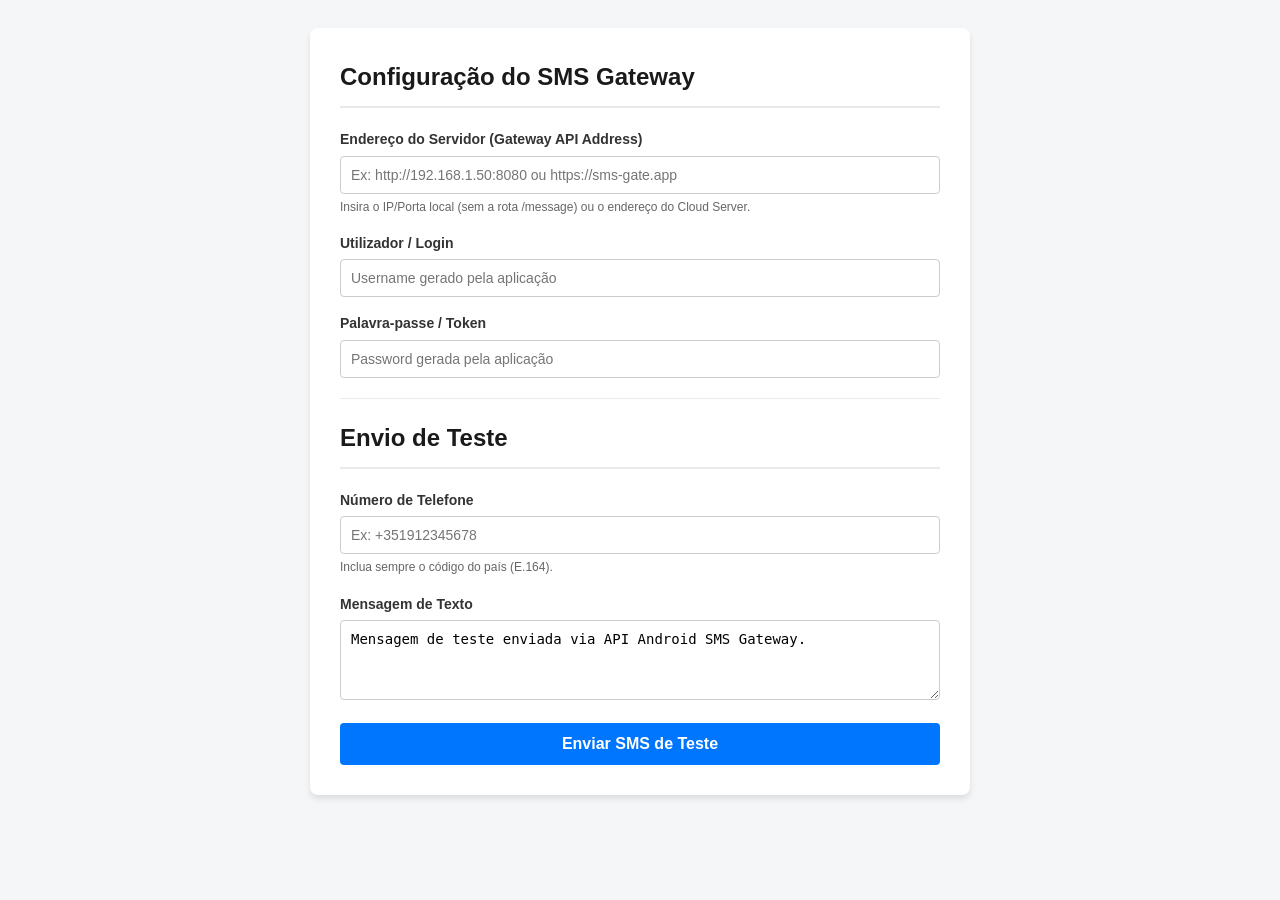
==== index.html @ 0caa53dc "Add initial HTML structure for SMS Gateway Client" ====
<!DOCTYPE html>
<html lang="pt-PT">
<head>
    <meta charset="UTF-8">
    <meta name="viewport" content="width=device-width, initial-scale=1.0">
    <title>Android SMS Gateway Client</title>
    <style>
        body {
            font-family: -apple-system, BlinkMacSystemFont, "Segoe UI", Roboto, Helvetica, Arial, sans-serif;
            background-color: #f4f6f8;
            color: #333;
            line-height: 1.6;
            padding: 20px;
        }
        .container {
            max-width: 600px;
            margin: 0 auto;
            background: #ffffff;
            padding: 30px;
            border-radius: 8px;
            box-shadow: 0 4px 6px rgba(0, 0, 0, 0.1);
        }
        h2 {
            margin-top: 0;
            color: #1a1a1a;
            border-bottom: 2px solid #eaeaea;
            padding-bottom: 10px;
        }
        .form-group {
            margin-bottom: 15px;
        }
        label {
            display: block;
            margin-bottom: 5px;
            font-weight: 600;
            font-size: 14px;
        }
        input[type="text"], input[type="password"], textarea {
            width: 100%;
            padding: 10px;
            border: 1px solid #ccc;
            border-radius: 4px;
            box-sizing: border-box;
            font-size: 14px;
        }
        textarea {
            resize: vertical;
            height: 80px;
        }
        .help-text {
            font-size: 12px;
            color: #666;
            margin-top: 4px;
        }
        button {
            width: 100%;
            padding: 12px;
            background-color: #0076ff;
            color: white;
            border: none;
            border-radius: 4px;
            font-size: 16px;
            font-weight: bold;
            cursor: pointer;
            transition: background-color 0.2s;
        }
        button:hover {
            background-color: #0056b3;
        }
        button:disabled {
            background-color: #cccccc;
            cursor: not-allowed;
        }
        #responseLog {
            margin-top: 20px;
            padding: 15px;
            border-radius: 4px;
            display: none;
            font-family: monospace;
            font-size: 13px;
            white-space: pre-wrap;
            word-break: break-all;
        }
        .success {
            background-color: #d4edda;
            color: #155724;
            border: 1px solid #c3e6cb;
        }
        .error {
            background-color: #f8d7da;
            color: #721c24;
            border: 1px solid #f5c6cb;
        }
    </style>
</head>
<body>

<div class="container">
    <h2>Configuração do SMS Gateway</h2>
    
    <form id="smsForm">
        <!-- Configurações de Ligação -->
        <div class="form-group">
            <label for="address">Endereço do Servidor (Gateway API Address)</label>
            <input type="text" id="address" placeholder="Ex: http://192.168.1.50:8080 ou https://sms-gate.app" required>
            <div class="help-text">Insira o IP/Porta local (sem a rota /message) ou o endereço do Cloud Server.</div>
        </div>

        <div class="form-group">
            <label for="username">Utilizador / Login</label>
            <input type="text" id="username" placeholder="Username gerado pela aplicação" required>
        </div>

        <div class="form-group">
            <label for="password">Palavra-passe / Token</label>
            <input type="password" id="password" placeholder="Password gerada pela aplicação" required>
        </div>

        <hr style="border: 0; border-top: 1px solid #eaeaea; margin: 20px 0;">
        <h2>Envio de Teste</h2>

        <!-- Dados do SMS -->
        <div class="form-group">
            <label for="phoneNumber">Número de Telefone</label>
            <input type="text" id="phoneNumber" placeholder="Ex: +351912345678" required>
            <div class="help-text">Inclua sempre o código do país (E.164).</div>
        </div>

        <div class="form-group">
            <label for="message">Mensagem de Texto</label>
            <textarea id="message" placeholder="Escreva a sua mensagem aqui..." required>Mensagem de teste enviada via API Android SMS Gateway.</textarea>
        </div>

        <button type="submit" id="sendBtn">Enviar SMS de Teste</button>
    </form>

    <div id="responseLog"></div>
</div>

<script>
    document.getElementById('smsForm').addEventListener('submit', async function(e) {
        e.preventDefault();

        const sendBtn = document.getElementById('sendBtn');
        const responseLog = document.getElementById('responseLog');
        
        // Obter valores dos inputs
        let address = document.getElementById('address').value.trim();
        const username = document.getElementById('username').value.trim();
        const password = document.getElementById('password').value.trim();
        const phoneNumber = document.getElementById('phoneNumber').value.trim();
        const messageText = document.getElementById('message').value;

        // Normalização do Endereço de API
        // Remove barras finais se existirem para evitar duplicados
        address = address.replace(/\/\$/, "");
        
        // Define o endpoint correto caso o utilizador não tenha colocado a rota final
        let targetUrl = address;
        if (!targetUrl.endsWith('/message')) {
            targetUrl = targetUrl + '/message';
        }

        // Construção do Payload conforme especificação oficial do repositório
        const payload = {
            textMessage: {
                text: messageText
            },
            phoneNumbers: [phoneNumber]
        };

        // Interface UI - Estado de carregamento
        sendBtn.disabled = true;
        sendBtn.innerText = 'A enviar...';
        responseLog.style.display = 'none';
        responseLog.className = '';

        try {
            // Autenticação Basic Auth via cabeçalho HTTP
            const credentials = btoa(`${username}:${password}`);
            
            const response = await fetch(targetUrl, {
                method: 'POST',
                headers: {
                    'Content-Type': 'application/json',
                    'Authorization': `Basic ${credentials}`
                },
                body: JSON.stringify(payload)
            });

            const data = await response.json();

            if (response.ok) {
                responseLog.innerText = `Sucesso (${response.status}):\n` + JSON.stringify(data, null, 2);
                responseLog.classList.add('success');
            } else {
                responseLog.innerText = `Erro do Servidor (${response.status}):\n` + JSON.stringify(data, null, 2);
                responseLog.classList.add('error');
            }
        } catch (error) {
            responseLog.innerText = `Erro de Rede / CORS:\nNão foi possível comunicar com o gateway.\n\nDetalhes: ${error.message}\n\nNota: Se estiver a usar o Local Server, verifique se o seu browser não está a bloquear requisições HTTP (misturadas com HTTPS) ou problemas de CORS.`;
            responseLog.classList.add('error');
        } finally {
            sendBtn.disabled = false;
            sendBtn.innerText = 'Enviar SMS de Teste';
            responseLog.style.display = 'block';
        }
    });
</script>

</body>
</html>
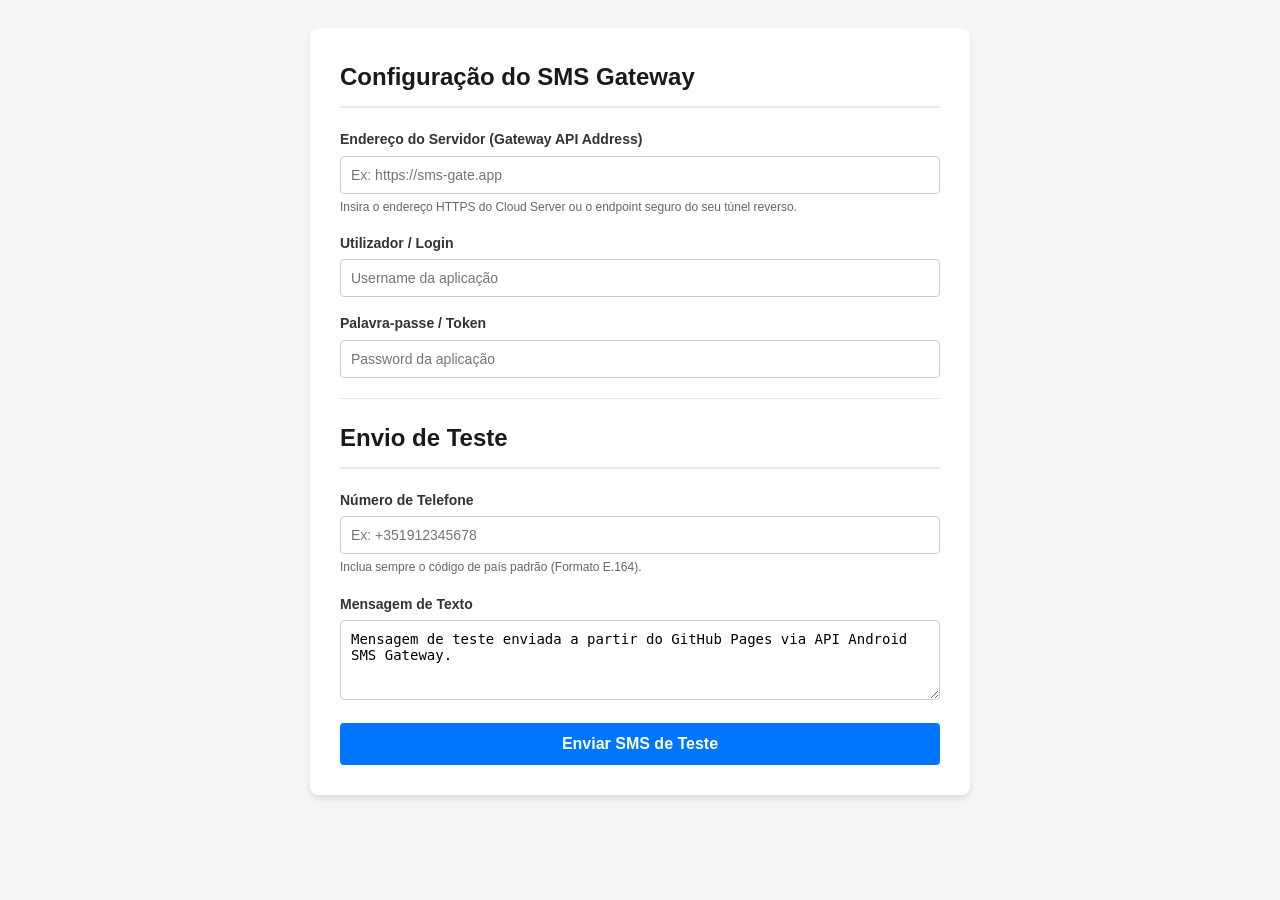
==== commit 86ce70ed: "Update index.html" ====
--- a/index.html
+++ b/index.html
@@ -52,6 +52,16 @@
             color: #666;
             margin-top: 4px;
         }
+        .warning-box {
+            background-color: #fff3cd;
+            color: #856404;
+            border: 1px solid #ffeeba;
+            padding: 10px;
+            border-radius: 4px;
+            font-size: 13px;
+            margin-top: 8px;
+            display: none;
+        }
         button {
             width: 100%;
             padding: 12px;
@@ -99,36 +109,37 @@
     <h2>Configuração do SMS Gateway</h2>
     
     <form id="smsForm">
-        <!-- Configurações de Ligação -->
         <div class="form-group">
             <label for="address">Endereço do Servidor (Gateway API Address)</label>
-            <input type="text" id="address" placeholder="Ex: http://192.168.1.50:8080 ou https://sms-gate.app" required>
-            <div class="help-text">Insira o IP/Porta local (sem a rota /message) ou o endereço do Cloud Server.</div>
+            <input type="text" id="address" placeholder="Ex: https://sms-gate.app" required>
+            <div class="help-text">Insira o endereço HTTPS do Cloud Server ou o endpoint seguro do seu túnel reverso.</div>
+            <div id="mixedContentWarning" class="warning-box">
+                ⚠️ <strong>Aviso de Segurança (Mixed Content):</strong> Está a correr esta página via HTTPS (GitHub Pages). Se tentar submeter para um endereço HTTP local, o browser irá bloquear a ligação por motivos de segurança. Use o Cloud Server (HTTPS) ou converta o seu IP local num endereço seguro usando ferramentas como o Ngrok.
+            </div>
         </div>
 
         <div class="form-group">
             <label for="username">Utilizador / Login</label>
-            <input type="text" id="username" placeholder="Username gerado pela aplicação" required>
+            <input type="text" id="username" placeholder="Username da aplicação" required>
         </div>
 
         <div class="form-group">
             <label for="password">Palavra-passe / Token</label>
-            <input type="password" id="password" placeholder="Password gerada pela aplicação" required>
+            <input type="password" id="password" placeholder="Password da aplicação" required>
         </div>
 
         <hr style="border: 0; border-top: 1px solid #eaeaea; margin: 20px 0;">
         <h2>Envio de Teste</h2>
 
-        <!-- Dados do SMS -->
         <div class="form-group">
             <label for="phoneNumber">Número de Telefone</label>
             <input type="text" id="phoneNumber" placeholder="Ex: +351912345678" required>
-            <div class="help-text">Inclua sempre o código do país (E.164).</div>
+            <div class="help-text">Inclua sempre o código de país padrão (Formato E.164).</div>
         </div>
 
         <div class="form-group">
             <label for="message">Mensagem de Texto</label>
-            <textarea id="message" placeholder="Escreva a sua mensagem aqui..." required>Mensagem de teste enviada via API Android SMS Gateway.</textarea>
+            <textarea id="message" placeholder="Escreva a sua mensagem aqui..." required>Mensagem de teste enviada a partir do GitHub Pages via API Android SMS Gateway.</textarea>
         </div>
 
         <button type="submit" id="sendBtn">Enviar SMS de Teste</button>
@@ -138,45 +149,51 @@
 </div>
 
 <script>
+    const addressInput = document.getElementById('address');
+    const warningBox = document.getElementById('mixedContentWarning');
+
+    // Monitoriza em tempo real para avisar sobre bloqueios de conteúdo misto (HTTP vs HTTPS)
+    addressInput.addEventListener('input', function() {
+        const val = addressInput.value.trim().toLowerCase();
+        if (val.startsWith('http://')) {
+            warningBox.style.display = 'block';
+        } else {
+            warningBox.style.display = 'none';
+        }
+    });
+
     document.getElementById('smsForm').addEventListener('submit', async function(e) {
         e.preventDefault();
 
         const sendBtn = document.getElementById('sendBtn');
         const responseLog = document.getElementById('responseLog');
         
-        // Obter valores dos inputs
-        let address = document.getElementById('address').value.trim();
+        let address = addressInput.value.trim();
         const username = document.getElementById('username').value.trim();
         const password = document.getElementById('password').value.trim();
         const phoneNumber = document.getElementById('phoneNumber').value.trim();
         const messageText = document.getElementById('message').value;
 
-        // Normalização do Endereço de API
-        // Remove barras finais se existirem para evitar duplicados
-        address = address.replace(/\/\$/, "");
+        // Limpeza de barras finais
+        address = address.replace(/\/+\$/, "");
         
-        // Define o endpoint correto caso o utilizador não tenha colocado a rota final
         let targetUrl = address;
+        // Garante a inserção da rota final de envio da API de forma dinâmica
         if (!targetUrl.endsWith('/message')) {
             targetUrl = targetUrl + '/message';
         }
 
-        // Construção do Payload conforme especificação oficial do repositório
         const payload = {
-            textMessage: {
-                text: messageText
-            },
+            textMessage: { text: messageText },
             phoneNumbers: [phoneNumber]
         };
 
-        // Interface UI - Estado de carregamento
         sendBtn.disabled = true;
         sendBtn.innerText = 'A enviar...';
         responseLog.style.display = 'none';
         responseLog.className = '';
 
         try {
-            // Autenticação Basic Auth via cabeçalho HTTP
             const credentials = btoa(`${username}:${password}`);
             
             const response = await fetch(targetUrl, {
@@ -188,17 +205,32 @@
                 body: JSON.stringify(payload)
             });
 
-            const data = await response.json();
+            const contentType = response.headers.get("content-type");
+            let responseData;
+            
+            if (contentType && contentType.includes("application/json")) {
+                responseData = await response.json();
+                responseData = JSON.stringify(responseData, null, 2);
+            } else {
+                const textData = await response.text();
+                responseData = `[Resposta de Texto/HTML obtida]\n\n${textData.substring(0, 400)}`;
+            }
 
             if (response.ok) {
-                responseLog.innerText = `Sucesso (${response.status}):\n` + JSON.stringify(data, null, 2);
+                responseLog.innerText = `Sucesso (${response.status}):\n` + responseData;
                 responseLog.classList.add('success');
             } else {
-                responseLog.innerText = `Erro do Servidor (${response.status}):\n` + JSON.stringify(data, null, 2);
+                responseLog.innerText = `Erro do Servidor (${response.status}):\n` + responseData;
                 responseLog.classList.add('error');
             }
         } catch (error) {
-            responseLog.innerText = `Erro de Rede / CORS:\nNão foi possível comunicar com o gateway.\n\nDetalhes: ${error.message}\n\nNota: Se estiver a usar o Local Server, verifique se o seu browser não está a bloquear requisições HTTP (misturadas com HTTPS) ou problemas de CORS.`;
+            let errorMsg = `Erro de Conexão:\n${error.message}\n\n`;
+            if (window.location.protocol === 'https:' && targetUrl.startsWith('http://')) {
+                errorMsg += `Causa provável: O browser bloqueou esta chamada HTTP porque a página está alojada sob HTTPS no GitHub Pages (Bloqueio de Conteúdo Misto).`;
+            } else {
+                errorMsg += `Verifique as credenciais, se há bloqueio de CORS ou se o servidor remoto está acessível de origens externas.`;
+            }
+            responseLog.innerText = errorMsg;
             responseLog.classList.add('error');
         } finally {
             sendBtn.disabled = false;
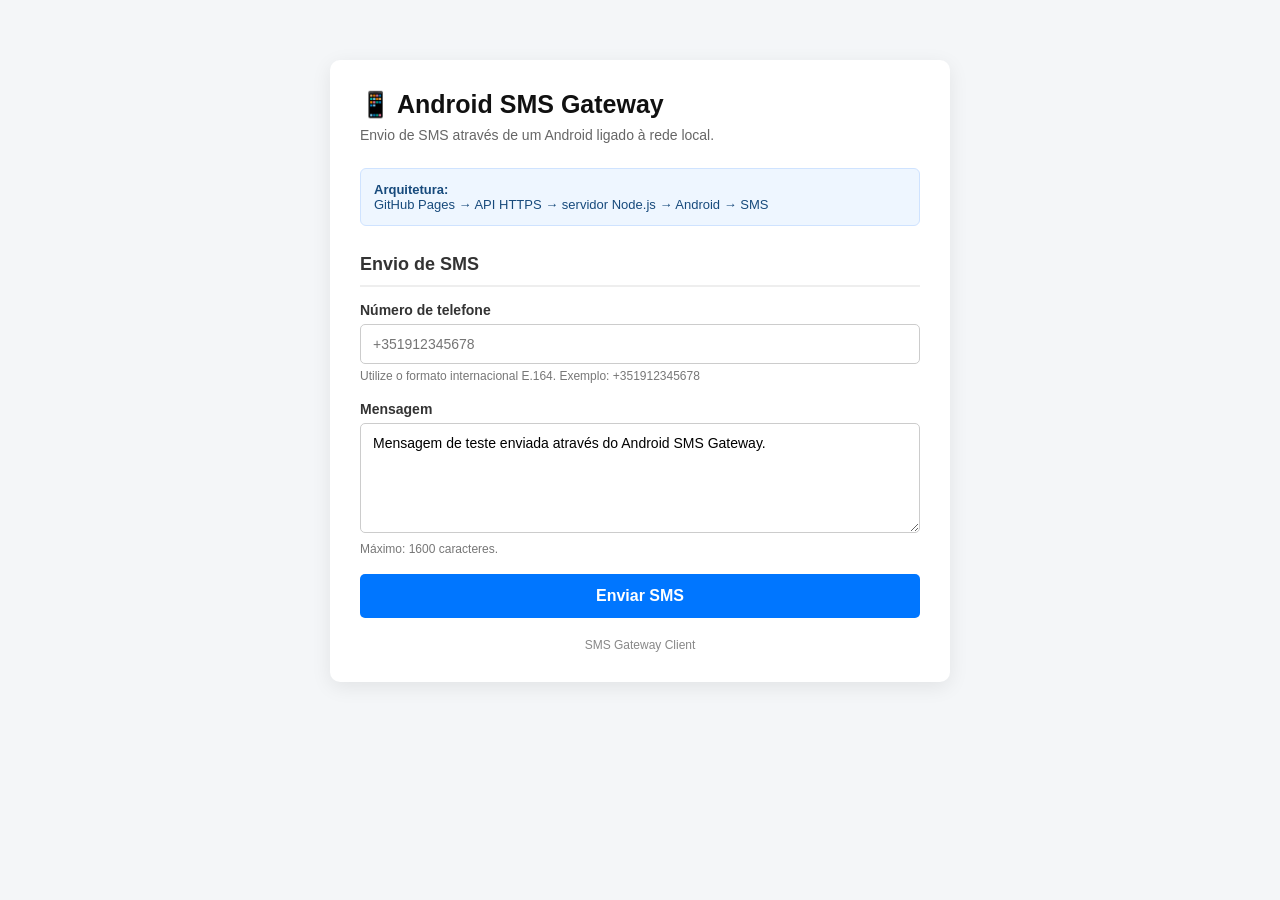
==== commit 8caf7384: "Update index.html" ====
--- a/index.html
+++ b/index.html
@@ -1,244 +1,242 @@
-<!DOCTYPE html>
-<html lang="pt-PT">
-<head>
-    <meta charset="UTF-8">
-    <meta name="viewport" content="width=device-width, initial-scale=1.0">
-    <title>Android SMS Gateway Client</title>
-    <style>
-        body {
-            font-family: -apple-system, BlinkMacSystemFont, "Segoe UI", Roboto, Helvetica, Arial, sans-serif;
-            background-color: #f4f6f8;
-            color: #333;
-            line-height: 1.6;
-            padding: 20px;
-        }
-        .container {
-            max-width: 600px;
-            margin: 0 auto;
-            background: #ffffff;
-            padding: 30px;
-            border-radius: 8px;
-            box-shadow: 0 4px 6px rgba(0, 0, 0, 0.1);
-        }
-        h2 {
-            margin-top: 0;
-            color: #1a1a1a;
-            border-bottom: 2px solid #eaeaea;
-            padding-bottom: 10px;
-        }
-        .form-group {
-            margin-bottom: 15px;
-        }
-        label {
-            display: block;
-            margin-bottom: 5px;
-            font-weight: 600;
-            font-size: 14px;
-        }
-        input[type="text"], input[type="password"], textarea {
-            width: 100%;
-            padding: 10px;
-            border: 1px solid #ccc;
-            border-radius: 4px;
-            box-sizing: border-box;
-            font-size: 14px;
-        }
-        textarea {
-            resize: vertical;
-            height: 80px;
-        }
-        .help-text {
-            font-size: 12px;
-            color: #666;
-            margin-top: 4px;
-        }
-        .warning-box {
-            background-color: #fff3cd;
-            color: #856404;
-            border: 1px solid #ffeeba;
-            padding: 10px;
-            border-radius: 4px;
-            font-size: 13px;
-            margin-top: 8px;
-            display: none;
-        }
-        button {
-            width: 100%;
-            padding: 12px;
-            background-color: #0076ff;
-            color: white;
-            border: none;
-            border-radius: 4px;
-            font-size: 16px;
-            font-weight: bold;
-            cursor: pointer;
-            transition: background-color 0.2s;
-        }
-        button:hover {
-            background-color: #0056b3;
-        }
-        button:disabled {
-            background-color: #cccccc;
-            cursor: not-allowed;
-        }
-        #responseLog {
-            margin-top: 20px;
-            padding: 15px;
-            border-radius: 4px;
-            display: none;
-            font-family: monospace;
-            font-size: 13px;
-            white-space: pre-wrap;
-            word-break: break-all;
-        }
-        .success {
-            background-color: #d4edda;
-            color: #155724;
-            border: 1px solid #c3e6cb;
-        }
-        .error {
-            background-color: #f8d7da;
-            color: #721c24;
-            border: 1px solid #f5c6cb;
-        }
-    </style>
-</head>
-<body>
-
-<div class="container">
-    <h2>Configuração do SMS Gateway</h2>
-    
-    <form id="smsForm">
-        <div class="form-group">
-            <label for="address">Endereço do Servidor (Gateway API Address)</label>
-            <input type="text" id="address" placeholder="Ex: https://sms-gate.app" required>
-            <div class="help-text">Insira o endereço HTTPS do Cloud Server ou o endpoint seguro do seu túnel reverso.</div>
-            <div id="mixedContentWarning" class="warning-box">
-                ⚠️ <strong>Aviso de Segurança (Mixed Content):</strong> Está a correr esta página via HTTPS (GitHub Pages). Se tentar submeter para um endereço HTTP local, o browser irá bloquear a ligação por motivos de segurança. Use o Cloud Server (HTTPS) ou converta o seu IP local num endereço seguro usando ferramentas como o Ngrok.
-            </div>
+<!DOCTYPE html> <html lang="pt-PT"> <head> <meta charset="UTF-8"> <meta name="viewport" content="width=device-width, initial-scale=1.0">
+<title>Android SMS Gateway</title>
+
+<style>
+    * {
+        box-sizing: border-box;
+    }
+
+    body {
+        margin: 0;
+        padding: 20px;
+        background: #f4f6f8;
+        color: #333;
+        font-family:
+            -apple-system,
+            BlinkMacSystemFont,
+            "Segoe UI",
+            Roboto,
+            Helvetica,
+            Arial,
+            sans-serif;
+    }
+
+    .container {
+        width: 100%;
+        max-width: 620px;
+        margin: 40px auto;
+        padding: 30px;
+        background: #fff;
+        border-radius: 10px;
+        box-shadow: 0 5px 20px rgba(0, 0, 0, .08);
+    }
+
+    h1 {
+        margin-top: 0;
+        margin-bottom: 8px;
+        font-size: 25px;
+        color: #111;
+    }
+
+    .subtitle {
+        margin-bottom: 25px;
+        color: #666;
+        font-size: 14px;
+    }
+
+    h2 {
+        margin-top: 28px;
+        padding-bottom: 10px;
+        border-bottom: 2px solid #eee;
+        font-size: 18px;
+    }
+
+    .form-group {
+        margin-bottom: 18px;
+    }
+
+    label {
+        display: block;
+        margin-bottom: 6px;
+        font-size: 14px;
+        font-weight: 600;
+    }
+
+    input,
+    textarea {
+        width: 100%;
+        padding: 11px 12px;
+        border: 1px solid #ccc;
+        border-radius: 5px;
+        font-size: 14px;
+        font-family: inherit;
+    }
+
+    input:focus,
+    textarea:focus {
+        outline: none;
+        border-color: #0076ff;
+        box-shadow: 0 0 0 3px rgba(0, 118, 255, .1);
+    }
+
+    textarea {
+        min-height: 110px;
+        resize: vertical;
+    }
+
+    .help {
+        margin-top: 5px;
+        color: #777;
+        font-size: 12px;
+    }
+
+    .config {
+        margin-bottom: 20px;
+        padding: 13px;
+        border: 1px solid #cfe3ff;
+        border-radius: 6px;
+        background: #eef6ff;
+        color: #174a7c;
+        font-size: 13px;
+    }
+
+    button {
+        width: 100%;
+        padding: 13px;
+        border: 0;
+        border-radius: 5px;
+        background: #0076ff;
+        color: #fff;
+        font-size: 16px;
+        font-weight: 600;
+        cursor: pointer;
+    }
+
+    button:hover {
+        background: #005dcc;
+    }
+
+    button:disabled {
+        background: #aaa;
+        cursor: not-allowed;
+    }
+
+    #status {
+        display: none;
+        margin-top: 20px;
+        padding: 14px;
+        border-radius: 6px;
+        white-space: pre-wrap;
+        word-break: break-word;
+        font-family: monospace;
+        font-size: 13px;
+    }
+
+    #status.info {
+        display: block;
+        color: #174a7c;
+        background: #e7f3ff;
+        border: 1px solid #b8dcff;
+    }
+
+    #status.success {
+        display: block;
+        color: #155724;
+        background: #d4edda;
+        border: 1px solid #c3e6cb;
+    }
+
+    #status.error {
+        display: block;
+        color: #721c24;
+        background: #f8d7da;
+        border: 1px solid #f5c6cb;
+    }
+
+    .footer {
+        margin-top: 20px;
+        color: #888;
+        text-align: center;
+        font-size: 12px;
+    }
+
+    code {
+        padding: 2px 5px;
+        border-radius: 3px;
+        background: #eee;
+    }
+</style>
+
+</head> <body> <div class="container">
+<h1>📱 Android SMS Gateway</h1>
+
+<div class="subtitle">
+    Envio de SMS através de um Android ligado à rede local.
+</div>
+
+<div class="config">
+    <strong>Arquitetura:</strong><br>
+    GitHub Pages → API HTTPS → servidor Node.js → Android → SMS
+</div>
+
+<form id="smsForm">
+
+    <h2>Envio de SMS</h2>
+
+    <div class="form-group">
+
+        <label for="phone">
+            Número de telefone
+        </label>
+
+        <input
+            id="phone"
+            type="tel"
+            placeholder="+351912345678"
+            autocomplete="tel"
+            maxlength="16"
+            required
+        >
+
+        <div class="help">
+            Utilize o formato internacional E.164.
+            Exemplo: +351912345678
         </div>
 
-        <div class="form-group">
-            <label for="username">Utilizador / Login</label>
-            <input type="text" id="username" placeholder="Username da aplicação" required>
+    </div>
+
+    <div class="form-group">
+
+        <label for="message">
+            Mensagem
+        </label>
+
+        <textarea
+            id="message"
+            maxlength="1600"
+            placeholder="Digite a mensagem..."
+            required
+        >Mensagem de teste enviada através do Android SMS Gateway.</textarea>
+
+        <div class="help">
+            Máximo: 1600 caracteres.
         </div>
 
-        <div class="form-group">
-            <label for="password">Palavra-passe / Token</label>
-            <input type="password" id="password" placeholder="Password da aplicação" required>
-        </div>
-
-        <hr style="border: 0; border-top: 1px solid #eaeaea; margin: 20px 0;">
-        <h2>Envio de Teste</h2>
-
-        <div class="form-group">
-            <label for="phoneNumber">Número de Telefone</label>
-            <input type="text" id="phoneNumber" placeholder="Ex: +351912345678" required>
-            <div class="help-text">Inclua sempre o código de país padrão (Formato E.164).</div>
-        </div>
-
-        <div class="form-group">
-            <label for="message">Mensagem de Texto</label>
-            <textarea id="message" placeholder="Escreva a sua mensagem aqui..." required>Mensagem de teste enviada a partir do GitHub Pages via API Android SMS Gateway.</textarea>
-        </div>
-
-        <button type="submit" id="sendBtn">Enviar SMS de Teste</button>
-    </form>
-
-    <div id="responseLog"></div>
+    </div>
+
+    <button
+        id="sendButton"
+        type="submit"
+    >
+        Enviar SMS
+    </button>
+
+</form>
+
+<div id="status"></div>
+
+<div class="footer">
+    SMS Gateway Client
 </div>
 
-<script>
-    const addressInput = document.getElementById('address');
-    const warningBox = document.getElementById('mixedContentWarning');
-
-    // Monitoriza em tempo real para avisar sobre bloqueios de conteúdo misto (HTTP vs HTTPS)
-    addressInput.addEventListener('input', function() {
-        const val = addressInput.value.trim().toLowerCase();
-        if (val.startsWith('http://')) {
-            warningBox.style.display = 'block';
-        } else {
-            warningBox.style.display = 'none';
-        }
-    });
-
-    document.getElementById('smsForm').addEventListener('submit', async function(e) {
-        e.preventDefault();
-
-        const sendBtn = document.getElementById('sendBtn');
-        const responseLog = document.getElementById('responseLog');
-        
-        let address = addressInput.value.trim();
-        const username = document.getElementById('username').value.trim();
-        const password = document.getElementById('password').value.trim();
-        const phoneNumber = document.getElementById('phoneNumber').value.trim();
-        const messageText = document.getElementById('message').value;
-
-        // Limpeza de barras finais
-        address = address.replace(/\/+\$/, "");
-        
-        let targetUrl = address;
-        // Garante a inserção da rota final de envio da API de forma dinâmica
-        if (!targetUrl.endsWith('/message')) {
-            targetUrl = targetUrl + '/message';
-        }
-
-        const payload = {
-            textMessage: { text: messageText },
-            phoneNumbers: [phoneNumber]
-        };
-
-        sendBtn.disabled = true;
-        sendBtn.innerText = 'A enviar...';
-        responseLog.style.display = 'none';
-        responseLog.className = '';
-
-        try {
-            const credentials = btoa(`${username}:${password}`);
-            
-            const response = await fetch(targetUrl, {
-                method: 'POST',
-                headers: {
-                    'Content-Type': 'application/json',
-                    'Authorization': `Basic ${credentials}`
-                },
-                body: JSON.stringify(payload)
-            });
-
-            const contentType = response.headers.get("content-type");
-            let responseData;
-            
-            if (contentType && contentType.includes("application/json")) {
-                responseData = await response.json();
-                responseData = JSON.stringify(responseData, null, 2);
-            } else {
-                const textData = await response.text();
-                responseData = `[Resposta de Texto/HTML obtida]\n\n${textData.substring(0, 400)}`;
-            }
-
-            if (response.ok) {
-                responseLog.innerText = `Sucesso (${response.status}):\n` + responseData;
-                responseLog.classList.add('success');
-            } else {
-                responseLog.innerText = `Erro do Servidor (${response.status}):\n` + responseData;
-                responseLog.classList.add('error');
-            }
-        } catch (error) {
-            let errorMsg = `Erro de Conexão:\n${error.message}\n\n`;
-            if (window.location.protocol === 'https:' && targetUrl.startsWith('http://')) {
-                errorMsg += `Causa provável: O browser bloqueou esta chamada HTTP porque a página está alojada sob HTTPS no GitHub Pages (Bloqueio de Conteúdo Misto).`;
-            } else {
-                errorMsg += `Verifique as credenciais, se há bloqueio de CORS ou se o servidor remoto está acessível de origens externas.`;
-            }
-            responseLog.innerText = errorMsg;
-            responseLog.classList.add('error');
-        } finally {
-            sendBtn.disabled = false;
-            sendBtn.innerText = 'Enviar SMS de Teste';
-            responseLog.style.display = 'block';
-        }
-    });
-</script>
-
-</body>
-</html>
+</div> <script> "use strict"; /* * ============================================================ * CONFIGURAÇÃO * ============================================================ * * Este endereço deve apontar para o backend Node.js. * * EXEMPLO: * * https://sms-api.exemplo.com * * OU, durante testes com túnel: * * https://abc123.trycloudflare.com * * NÃO coloque aqui: * * http://192.168.1.100:8080 * * O navegador não deve comunicar diretamente com o Android. */ const API_URL = "https://SEU-ENDERECO-HTTPS"; const form = document.getElementById("smsForm"); const button = document.getElementById("sendButton"); const status = document.getElementById("status"); function showStatus(type, message) { status.className = type; status.textContent = message; status.style.display = "block"; } function validatePhone(phone) { /* * E.164: * * +351912345678 * +5511999999999 */ return /^\+[1-9]\d{7,14}$/.test(phone); } form.addEventListener("submit", async function(event) { event.preventDefault(); const phone = document .getElementById("phone") .value .trim(); const message = document .getElementById("message") .value .trim(); if (!API_URL || API_URL.includes("SEU-ENDERECO")) { showStatus( "error", "Configure primeiro a variável API_URL no index.html." ); return; } if (!validatePhone(phone)) { showStatus( "error", "Número inválido.\n\n" + "Use o formato E.164.\n" + "Exemplo: +351912345678" ); return; } if (!message) { showStatus( "error", "Digite uma mensagem." ); return; } button.disabled = true; button.textContent = "A enviar..."; showStatus( "info", "A enviar SMS..." ); try { const response = await fetch( API_URL.replace(/\/+$/, "") + "/api/sms", { method: "POST", headers: { "Content-Type": "application/json" }, body: JSON.stringify({ phone, message }) } ); let data; const contentType = response.headers.get("content-type") || ""; if (contentType.includes("application/json")) { data = await response.json(); } else { const text = await response.text(); data = { success: false, message: text }; } if (!response.ok) { throw new Error( data.message || `Erro HTTP ${response.status}` ); } showStatus( "success", "SMS enviado com sucesso.\n\n" + JSON.stringify(data, null, 2) ); form.reset(); } catch (error) { console.error(error); showStatus( "error", "Não foi possível enviar o SMS.\n\n" + error.message + "\n\n" + "Verifique se o backend está online e se o endereço HTTPS está correto." ); } finally { button.disabled = false; button.textContent = "Enviar SMS"; } }); </script> </body> </html>
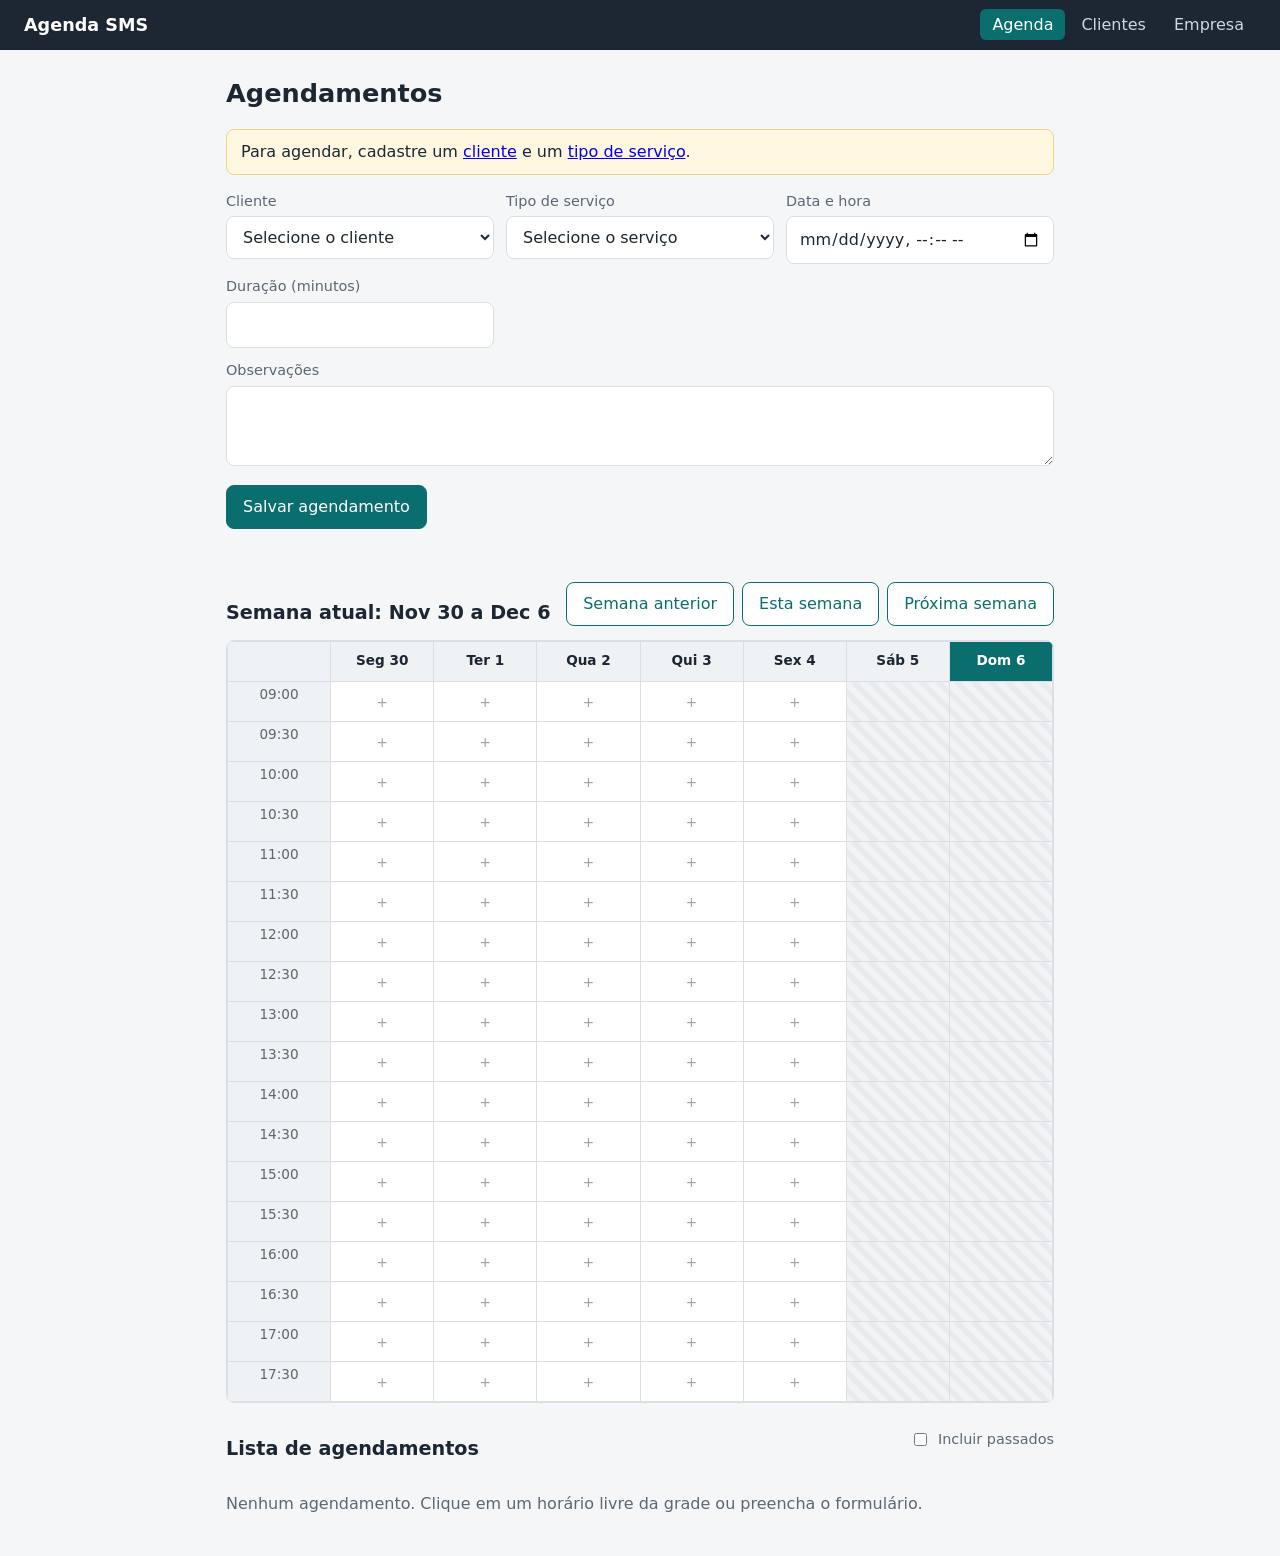
==== commit 421eb180: "Add files via upload" ====
--- a/index.html
+++ b/index.html
@@ -1,242 +1 @@
-<!DOCTYPE html> <html lang="pt-PT"> <head> <meta charset="UTF-8"> <meta name="viewport" content="width=device-width, initial-scale=1.0">
-<title>Android SMS Gateway</title>
-
-<style>
-    * {
-        box-sizing: border-box;
-    }
-
-    body {
-        margin: 0;
-        padding: 20px;
-        background: #f4f6f8;
-        color: #333;
-        font-family:
-            -apple-system,
-            BlinkMacSystemFont,
-            "Segoe UI",
-            Roboto,
-            Helvetica,
-            Arial,
-            sans-serif;
-    }
-
-    .container {
-        width: 100%;
-        max-width: 620px;
-        margin: 40px auto;
-        padding: 30px;
-        background: #fff;
-        border-radius: 10px;
-        box-shadow: 0 5px 20px rgba(0, 0, 0, .08);
-    }
-
-    h1 {
-        margin-top: 0;
-        margin-bottom: 8px;
-        font-size: 25px;
-        color: #111;
-    }
-
-    .subtitle {
-        margin-bottom: 25px;
-        color: #666;
-        font-size: 14px;
-    }
-
-    h2 {
-        margin-top: 28px;
-        padding-bottom: 10px;
-        border-bottom: 2px solid #eee;
-        font-size: 18px;
-    }
-
-    .form-group {
-        margin-bottom: 18px;
-    }
-
-    label {
-        display: block;
-        margin-bottom: 6px;
-        font-size: 14px;
-        font-weight: 600;
-    }
-
-    input,
-    textarea {
-        width: 100%;
-        padding: 11px 12px;
-        border: 1px solid #ccc;
-        border-radius: 5px;
-        font-size: 14px;
-        font-family: inherit;
-    }
-
-    input:focus,
-    textarea:focus {
-        outline: none;
-        border-color: #0076ff;
-        box-shadow: 0 0 0 3px rgba(0, 118, 255, .1);
-    }
-
-    textarea {
-        min-height: 110px;
-        resize: vertical;
-    }
-
-    .help {
-        margin-top: 5px;
-        color: #777;
-        font-size: 12px;
-    }
-
-    .config {
-        margin-bottom: 20px;
-        padding: 13px;
-        border: 1px solid #cfe3ff;
-        border-radius: 6px;
-        background: #eef6ff;
-        color: #174a7c;
-        font-size: 13px;
-    }
-
-    button {
-        width: 100%;
-        padding: 13px;
-        border: 0;
-        border-radius: 5px;
-        background: #0076ff;
-        color: #fff;
-        font-size: 16px;
-        font-weight: 600;
-        cursor: pointer;
-    }
-
-    button:hover {
-        background: #005dcc;
-    }
-
-    button:disabled {
-        background: #aaa;
-        cursor: not-allowed;
-    }
-
-    #status {
-        display: none;
-        margin-top: 20px;
-        padding: 14px;
-        border-radius: 6px;
-        white-space: pre-wrap;
-        word-break: break-word;
-        font-family: monospace;
-        font-size: 13px;
-    }
-
-    #status.info {
-        display: block;
-        color: #174a7c;
-        background: #e7f3ff;
-        border: 1px solid #b8dcff;
-    }
-
-    #status.success {
-        display: block;
-        color: #155724;
-        background: #d4edda;
-        border: 1px solid #c3e6cb;
-    }
-
-    #status.error {
-        display: block;
-        color: #721c24;
-        background: #f8d7da;
-        border: 1px solid #f5c6cb;
-    }
-
-    .footer {
-        margin-top: 20px;
-        color: #888;
-        text-align: center;
-        font-size: 12px;
-    }
-
-    code {
-        padding: 2px 5px;
-        border-radius: 3px;
-        background: #eee;
-    }
-</style>
-
-</head> <body> <div class="container">
-<h1>📱 Android SMS Gateway</h1>
-
-<div class="subtitle">
-    Envio de SMS através de um Android ligado à rede local.
-</div>
-
-<div class="config">
-    <strong>Arquitetura:</strong><br>
-    GitHub Pages → API HTTPS → servidor Node.js → Android → SMS
-</div>
-
-<form id="smsForm">
-
-    <h2>Envio de SMS</h2>
-
-    <div class="form-group">
-
-        <label for="phone">
-            Número de telefone
-        </label>
-
-        <input
-            id="phone"
-            type="tel"
-            placeholder="+351912345678"
-            autocomplete="tel"
-            maxlength="16"
-            required
-        >
-
-        <div class="help">
-            Utilize o formato internacional E.164.
-            Exemplo: +351912345678
-        </div>
-
-    </div>
-
-    <div class="form-group">
-
-        <label for="message">
-            Mensagem
-        </label>
-
-        <textarea
-            id="message"
-            maxlength="1600"
-            placeholder="Digite a mensagem..."
-            required
-        >Mensagem de teste enviada através do Android SMS Gateway.</textarea>
-
-        <div class="help">
-            Máximo: 1600 caracteres.
-        </div>
-
-    </div>
-
-    <button
-        id="sendButton"
-        type="submit"
-    >
-        Enviar SMS
-    </button>
-
-</form>
-
-<div id="status"></div>
-
-<div class="footer">
-    SMS Gateway Client
-</div>
-
-</div> <script> "use strict"; /* * ============================================================ * CONFIGURAÇÃO * ============================================================ * * Este endereço deve apontar para o backend Node.js. * * EXEMPLO: * * https://sms-api.exemplo.com * * OU, durante testes com túnel: * * https://abc123.trycloudflare.com * * NÃO coloque aqui: * * http://192.168.1.100:8080 * * O navegador não deve comunicar diretamente com o Android. */ const API_URL = "https://SEU-ENDERECO-HTTPS"; const form = document.getElementById("smsForm"); const button = document.getElementById("sendButton"); const status = document.getElementById("status"); function showStatus(type, message) { status.className = type; status.textContent = message; status.style.display = "block"; } function validatePhone(phone) { /* * E.164: * * +351912345678 * +5511999999999 */ return /^\+[1-9]\d{7,14}$/.test(phone); } form.addEventListener("submit", async function(event) { event.preventDefault(); const phone = document .getElementById("phone") .value .trim(); const message = document .getElementById("message") .value .trim(); if (!API_URL || API_URL.includes("SEU-ENDERECO")) { showStatus( "error", "Configure primeiro a variável API_URL no index.html." ); return; } if (!validatePhone(phone)) { showStatus( "error", "Número inválido.\n\n" + "Use o formato E.164.\n" + "Exemplo: +351912345678" ); return; } if (!message) { showStatus( "error", "Digite uma mensagem." ); return; } button.disabled = true; button.textContent = "A enviar..."; showStatus( "info", "A enviar SMS..." ); try { const response = await fetch( API_URL.replace(/\/+$/, "") + "/api/sms", { method: "POST", headers: { "Content-Type": "application/json" }, body: JSON.stringify({ phone, message }) } ); let data; const contentType = response.headers.get("content-type") || ""; if (contentType.includes("application/json")) { data = await response.json(); } else { const text = await response.text(); data = { success: false, message: text }; } if (!response.ok) { throw new Error( data.message || `Erro HTTP ${response.status}` ); } showStatus( "success", "SMS enviado com sucesso.\n\n" + JSON.stringify(data, null, 2) ); form.reset(); } catch (error) { console.error(error); showStatus( "error", "Não foi possível enviar o SMS.\n\n" + error.message + "\n\n" + "Verifique se o backend está online e se o endereço HTTPS está correto." ); } finally { button.disabled = false; button.textContent = "Enviar SMS"; } }); </script> </body> </html>
+<!DOCTYPE html><html lang="pt"><head><meta charset="UTF-8"><meta name="viewport" content="width=device-width,initial-scale=1"><meta name="robots" content="noindex"><title>Agenda SMS</title><link rel="stylesheet" href="style.css"></head><body><div id="nav"></div><div class="container"><h1>Agendamentos</h1><p id="aviso" class="aviso" hidden></p><div class="grid"><div><label for="cliente">Cliente</label><select id="cliente"></select></div><div><label for="servico">Tipo de serviço</label><select id="servico"></select></div><div><label for="horario">Data e hora</label><input id="horario" type="datetime-local"></div><div><label for="duracao">Duração (minutos)</label><input id="duracao" type="number" min="1"></div></div><label for="obs">Observações</label><textarea id="obs"></textarea><div class="acoes"><button id="btnSalvar" onclick="salvar()">Salvar agendamento</button><button id="btnExcluir" class="perigo" hidden onclick="excluir(editId)">Excluir</button><button id="btnDescartar" class="sec" hidden onclick="cancelarEdicao()">Descartar edição</button></div><p id="msg" role="status"></p><div class="barra"><h2 id="semanaTitulo"></h2><div class="acoes"><button class="sec" onclick="semana(-1)">Semana anterior</button><button class="sec" onclick="semana(0)">Esta semana</button><button class="sec" onclick="semana(1)">Próxima semana</button></div></div><div class="gradewrap"><table class="semana" id="semana"></table></div><div class="barra"><h2>Lista de agendamentos</h2><label><input type="checkbox" id="passados">Incluir passados</label></div><div id="lista"></div><div id="pager" class="pager"></div></div><script src="common.js"></script><script src="app.js"></script></body></html>
--- a/style.css
+++ b/style.css
@@ -0,0 +1,58 @@
+:root{--ink:#1c2733;--mut:#5b6773;--bg:#f4f6f8;--card:#fff;--line:#d9dfe5;--ac:#0b6e6e;--acd:#084f4f;--bad:#b42318}
+*{box-sizing:border-box}
+body{margin:0;background:var(--bg);color:var(--ink);font:16px/1.5 system-ui,-apple-system,"Segoe UI",sans-serif}
+#nav{display:flex;flex-wrap:wrap;gap:12px 24px;align-items:center;justify-content:space-between;padding:12px 24px;background:var(--ink);color:#fff}
+.brand{display:flex;align-items:center;gap:12px;font-weight:700;font-size:1.1rem}
+.brand img{height:36px;max-width:120px;object-fit:contain;background:#fff;border-radius:6px;padding:2px}
+nav a{color:#cfd8e0;text-decoration:none;padding:6px 12px;border-radius:6px;margin-left:4px}
+nav a:hover{color:#fff}nav a[aria-current]{background:var(--ac);color:#fff}
+.container{max-width:860px;margin:24px auto;padding:0 16px}
+h1{margin:0 0 16px;font-size:1.6rem}h2{margin:32px 0 12px;font-size:1.2rem}
+.grid{display:grid;grid-template-columns:repeat(auto-fit,minmax(220px,1fr));gap:12px;margin-bottom:12px}
+input,textarea,select{width:100%;padding:10px 12px;border:1px solid var(--line);border-radius:8px;font:inherit;background:#fff;color:inherit}
+label{display:block;font-size:.9rem;color:var(--mut);margin-bottom:4px}
+textarea{min-height:80px;resize:vertical;margin-bottom:12px}
+:focus-visible{outline:3px solid #6bc4c4;outline-offset:2px}
+button{font:inherit;padding:9px 16px;border:1px solid var(--ac);background:var(--ac);color:#fff;border-radius:8px;cursor:pointer}
+button:hover{background:var(--acd)}
+button.sec{background:#fff;color:var(--ac)}button.sec:hover{background:#e8f3f3}
+button.perigo{background:#fff;color:var(--bad);border-color:var(--bad)}button.perigo:hover{background:#fdecea}
+button:disabled{opacity:.45;cursor:not-allowed}
+.acoes{display:flex;gap:8px;flex-wrap:wrap;align-items:center}
+.item{background:var(--card);border:1px solid var(--line);border-left:4px solid var(--ac);border-radius:8px;padding:12px 16px;margin-bottom:10px;display:flex;justify-content:space-between;gap:12px;flex-wrap:wrap}
+.item.cancelado{border-left-color:var(--bad);opacity:.7}
+.item.cancelado .tit{text-decoration:line-through}
+.tit{font-weight:700}.meta{color:var(--mut);font-size:.9rem}
+.tag{font-size:.85rem;color:var(--bad);font-weight:600}
+.barra{display:flex;justify-content:space-between;align-items:center;gap:12px;flex-wrap:wrap}
+.barra label{display:flex;gap:8px;align-items:center;margin:0}
+.barra input{width:auto}
+.pager{display:flex;gap:6px;flex-wrap:wrap;align-items:center;margin-top:16px}
+.pager button{padding:6px 12px;background:#fff;color:var(--ac)}.pager button.on{background:var(--ac);color:#fff}
+.pager button:disabled{background:#fff}
+.pager .info{margin-left:auto;color:var(--mut);font-size:.9rem}
+.vazio{color:var(--mut)}
+#msg{min-height:1.5em;margin:8px 0;font-size:.95rem;color:var(--acd)}#msg.erro{color:var(--bad)}
+.logo-prev{display:flex;align-items:center;gap:16px;margin:12px 0}
+.logo-prev img{max-height:80px;max-width:200px;border:1px solid var(--line);border-radius:8px;background:#fff;padding:4px}
+.chk{display:flex;gap:8px;align-items:center;margin:0;color:var(--ink)}.chk input{width:auto}
+.horas{border-collapse:collapse;margin:8px 0 16px}.horas td,.horas th{padding:4px 16px 4px 0;text-align:left;font-weight:400}.horas input[type=time]{width:auto}
+.gradewrap{overflow-x:auto;border:1px solid var(--line);border-radius:8px;background:#fff}
+.semana{border-collapse:collapse;width:100%;min-width:720px;table-layout:fixed}
+.semana th,.semana td{border:1px solid var(--line);padding:2px;height:40px;vertical-align:top;font-size:.85rem}
+.semana thead th{background:#eef2f5;padding:8px 4px}.semana thead th.hoje{background:var(--ac);color:#fff}
+.semana tbody th{width:64px;background:#eef2f5;color:var(--mut);font-weight:400}
+.semana td.fechado{background:repeating-linear-gradient(45deg,#f1f3f5,#f1f3f5 6px,#e8ebee 6px,#e8ebee 12px)}
+.livre{width:100%;height:100%;min-height:34px;padding:0;background:none;border:0;color:#9aa5af;border-radius:4px}
+.livre:hover,.livre:focus-visible{background:#e8f3f3;color:var(--ac)}
+.ag{display:block;width:100%;text-align:left;padding:4px 6px;border-radius:4px;background:#d6ecec;color:var(--acd);border:0;border-left:3px solid var(--ac);font-size:.8rem;line-height:1.2;overflow:hidden}
+button.ag:hover{background:#bfe1e1}.ag.cont{min-height:34px;background:#eaf5f5}
+.aviso{background:#fff7e0;border:1px solid #ecd58a;border-radius:8px;padding:10px 14px}
+dialog{border:1px solid var(--line);border-radius:12px;padding:20px;width:92%;max-width:440px;color:var(--ink)}
+dialog::backdrop{background:rgba(28,39,51,.5)}
+dialog h3{margin:0 0 12px;font-size:1.1rem}dialog textarea{margin-bottom:0}
+.erro-txt{color:var(--bad);min-height:1.4em;margin:4px 0 8px;font-size:.9rem}
+.hist{margin-top:6px}.hist summary{cursor:pointer;color:var(--ac);font-size:.9rem}
+h3{margin:20px 0 8px;font-size:1.05rem}
+.cmd{display:flex;gap:8px;align-items:center;background:#0f1a24;color:#d6f5f0;border-radius:8px;padding:8px 8px 8px 12px;margin-bottom:10px}
+.cmd code{flex:1;overflow-x:auto;white-space:nowrap;font:.9rem ui-monospace,Consolas,monospace}
